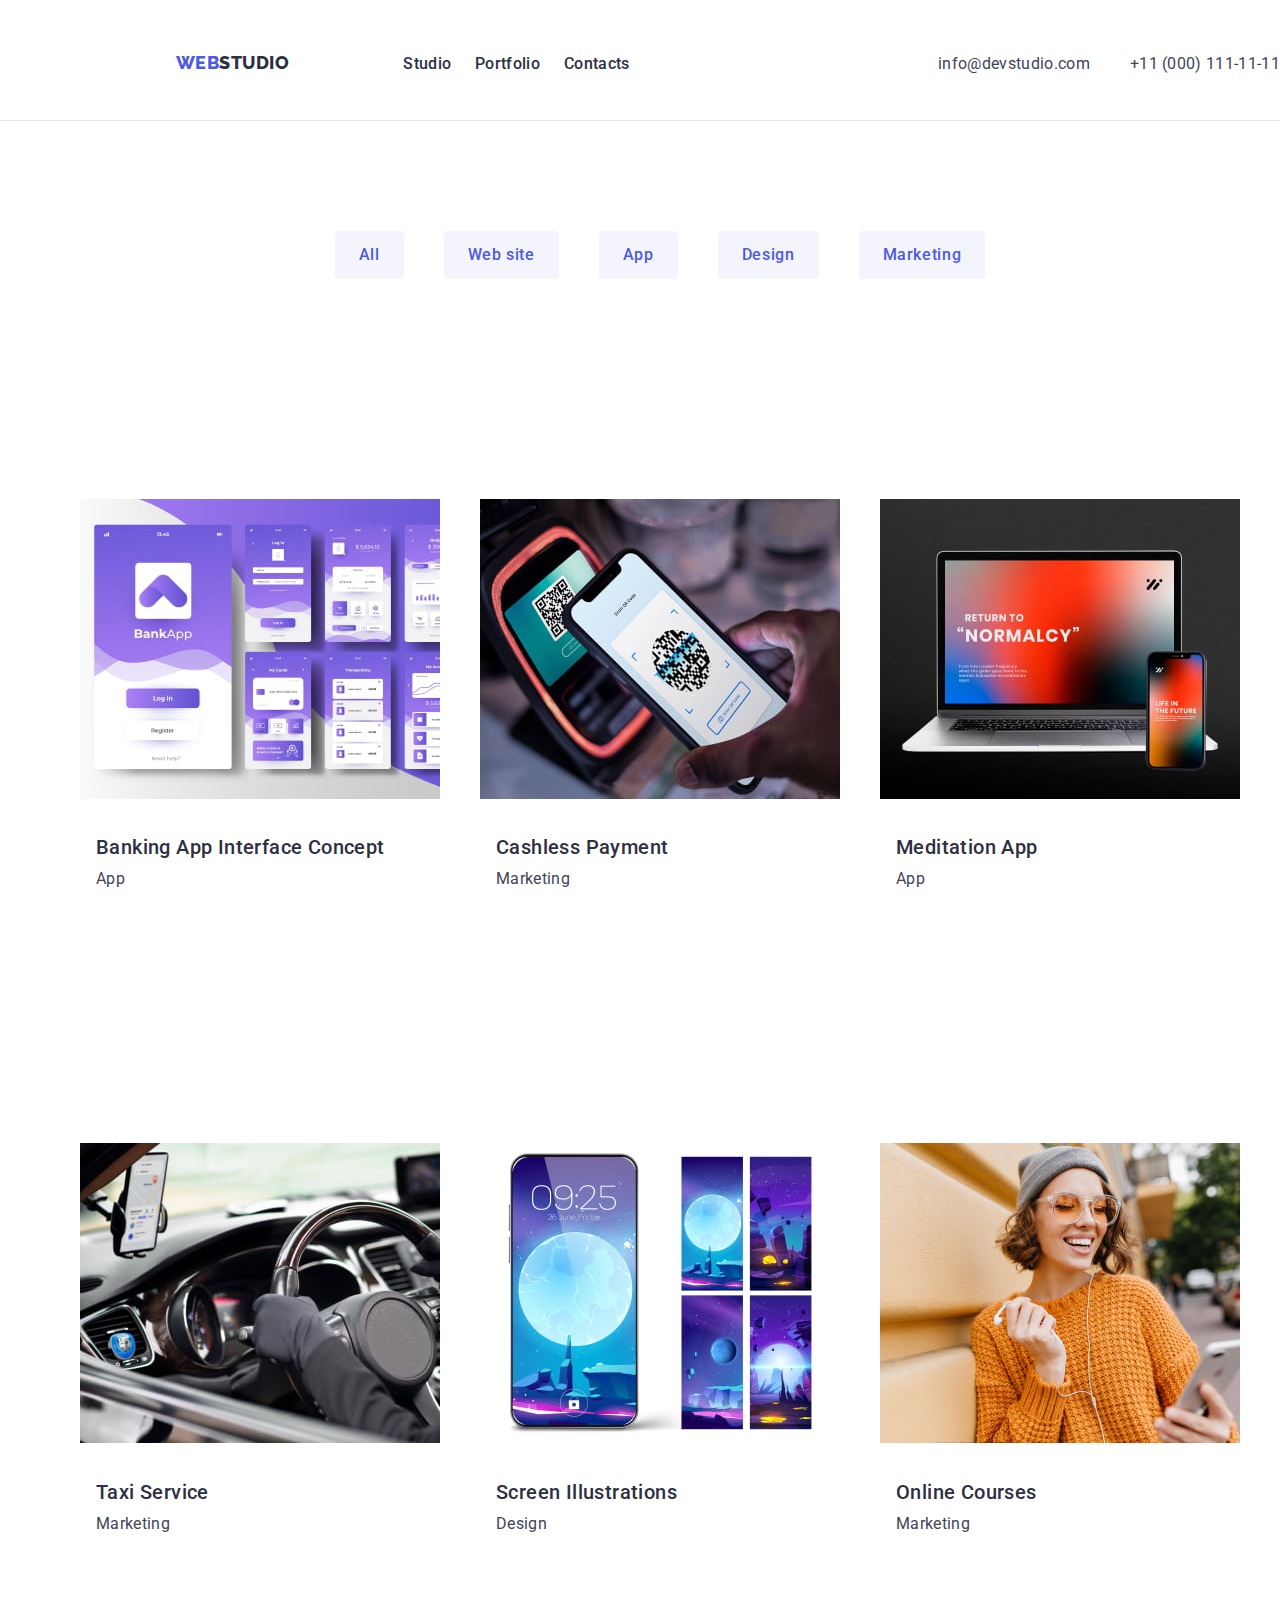
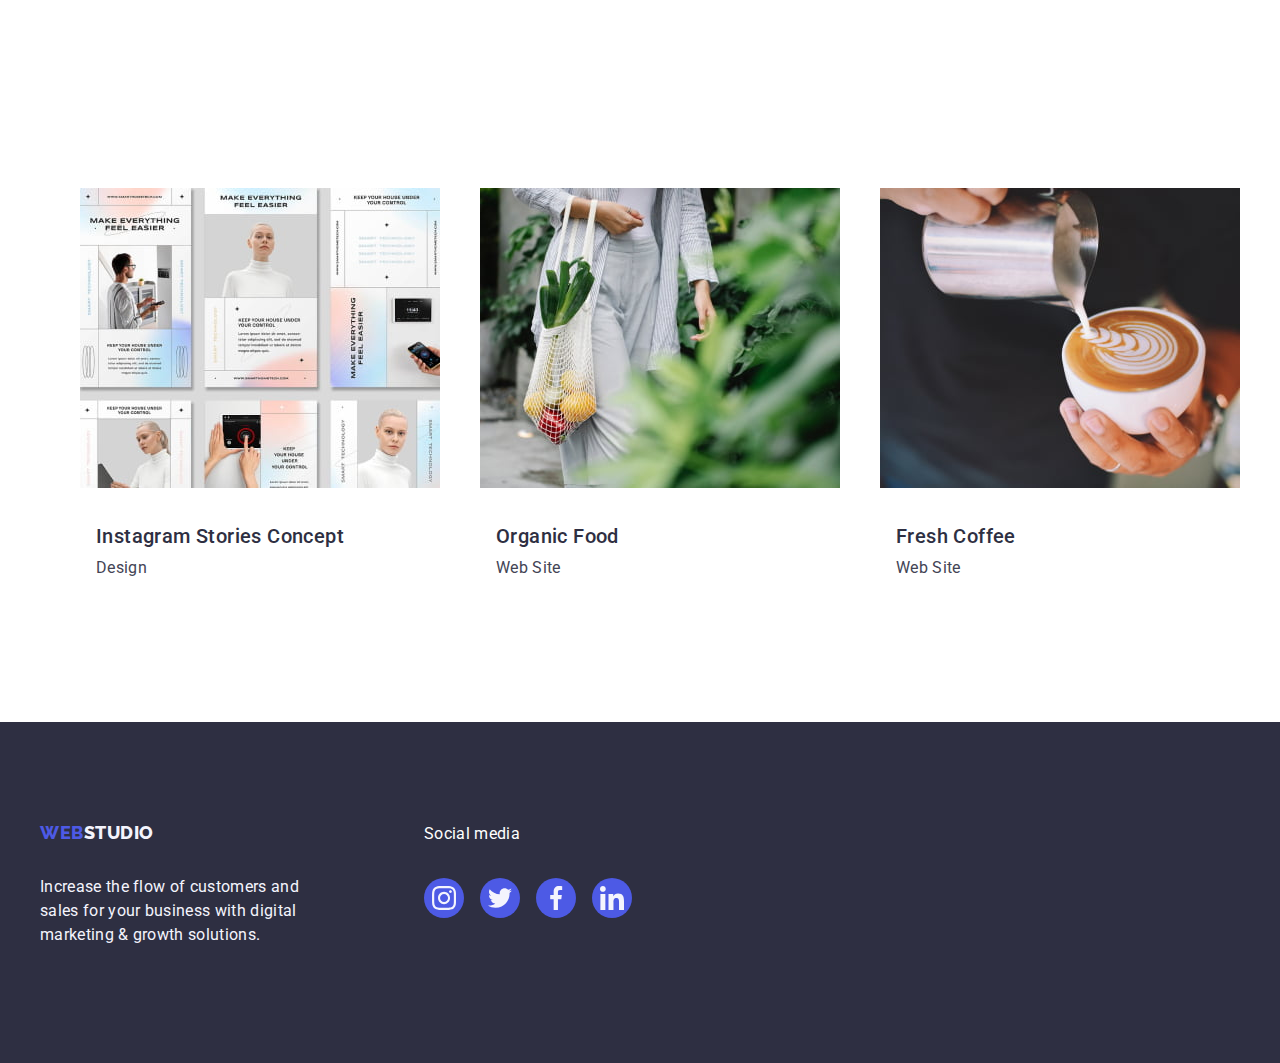
==== portfolio.html @ ce533935 "Initial commit" ====
<!DOCTYPE html>
<html lang="en">

<head>
    <meta charset="UTF-8">
    <meta name="viewport" content="width=device-width, initial-scale=1.0">
    <title>Portofolio</title>
    <link rel="preconnect" href="https://fonts.googleapis.com">
    <link rel="preconnect" href="https://fonts.gstatic.com" crossorigin>
    <link
        href="https://fonts.googleapis.com/css2?family=Raleway:ital,wght@0,100..900;1,100..900&family=Roboto:wght@400;500;700;900&display=swap"
        rel="stylesheet">
    <link rel="stylesheet" href="./css/modern-normalize.css">
    <link rel="stylesheet" href="./css/portfolio.css">

</head>

<body>
    <header class="top-line">
        <div class="container top-line-style">
            <a class="logo" href="index.html">WEB</a>

            <nav class="navbar">
                <ul class="navbar-list">
                    <li>
                        <a class="navbar-list-item" href="index.html">Studio</a>
                    </li>
                    <li>
                        <a class="navbar-list-item" href="portfolio.html">Portfolio</a>
                    </li>
                    <li>
                        <a class="navbar-list-item" href="contacts.html">Contacts</a>
                    </li>
                </ul>
            </nav>
            <ul class="contact-info">
                <li>
                    <a href="mailto:info@devstudio.com">info@devstudio.com</a>
                </li>
                <li>
                    <a href="tel:+110001111111">+11 (000) 111-11-11</a>
                </li>
            </ul>
        </div>
    </header>

    <main>
        <!-- Sectiunea Filters -->
        <section class="section">
            <div class="container">
                <ul class="filter-list">
                    <li>
                        <button class="filter-list-button" type="button">All</button>
                    </li>
                    <li>
                        <button class="filter-list-button" type="button">Web site</button>
                    </li>
                    <li>
                        <button class="filter-list-button" type="button">App</button>
                    </li>
                    <li>
                        <button class="filter-list-button" type="button">Design</button>
                    </li>
                    <li>
                        <button class="filter-list-button" type="button">Marketing</button>
                    </li>
                </ul>
            </div>
        </section>
        <!-- Sectiunea Row 1 -->
        <section class="section">
            <div class="container">
                <ul class="row-list">
                    <li class="project-card">
                        <img src="./images/img-banking-app.jpg" alt="Banking App Interface Concept" width="360"
                            height="300">
                        <div class="project-card-info">
                            <h3>Banking App Interface Concept</h3>
                            <p>App</p>
                        </div>
                    </li>
                    <li class="project-card">
                        <img src="./images/img-casshless-payment.jpg" alt="Cashless Payment" width="360" height="300">
                        <div class="project-card-info">
                            <h3>Cashless Payment</h3>
                            <p>Marketing</p>
                        </div>
                    </li>
                    <li class="project-card">
                        <img src="./images/img-meditation-app.jpg" alt="Meditation App" width="360" height="300">
                        <div class="project-card-info">
                            <h3>Meditation App</h3>
                            <p>App</p>
                        </div>
                    </li>
                </ul>
            </div>
        </section>

        <!-- Sectiunea Row 2 -->
        <section class="section">
            <div class="container">
                <ul class="row-list">
                    <li class="project-card">
                        <img src="./images/img-taxi-service.jpg" alt="Taxi Service" width="360" height="300">
                        <div class="project-card-info">
                            <h3>Taxi Service</h3>
                            <p>Marketing</p>
                        </div>
                    </li>
                    <li class="project-card">
                        <img src="./images/img-screen-illustrations.jpg" alt="Screen Illustrations" width="360"
                            height="300">
                        <div class="project-card-info">
                            <h3>Screen Illustrations</h3>
                            <p>Design</p>
                        </div>
                    </li>
                    <li class="project-card">
                        <img src="./images/img-online-courses.jpg" alt="Online Courses" width="360" height="300">
                        <div class="project-card-info">
                            <h3>Online Courses</h3>
                            <p>Marketing</p>
                        </div>
                    </li>
                </ul>
            </div>
        </section>
        <!-- Sectiunea Row 3 -->
        <section class="section">
            <div class="container">
                <ul class="row-list">
                    <li class="project-card">
                        <img src="./images/img-insta-stories-concept.jpg" alt="Instagram Stories Concept" width="360"
                            height="300">
                        <div class="project-card-info">
                            <h3>Instagram Stories Concept</h3>
                            <p>Design</p>
                        </div>
                    </li>
                    <li class="project-card">
                        <img src="./images/img-organic-food.jpg" alt="Organic Food" width="360" height="300">
                        <div class="project-card-info">
                            <h3>Organic Food</h3>
                            <p>Web Site</p>
                        </div>
                    </li>
                    <li class="project-card">
                        <img src="./images/img-fresh-coffee.jpg" alt="Fresh Coffee" width="360" height="300">
                        <div class="project-card-info">
                            <h3>Fresh Coffee</h3>
                            <p>Web Site</p>
                        </div>
                    </li>
                </ul>
            </div>
        </section>
    </main>

    <footer class="footer-section">
        <div class="container">
            <div class="footer-section-style">
                <a class="footer-logo" href="index.html">WEB</a>
                <p>Increase the flow of customers and sales for your business with digital marketing & growth solutions.
                </p>
            </div>
            <div class="social-container">
                <p>Social media</p>
                <div class="footer-social-icons-list">
                    <a href="https://www.instagram.com/" target="_blank" class="social-icon" aria-label="instagram-link"
                        rel="noopener, nofollow, noreferrer">
                        <svg>
                            <use href="./images/icons/symbol-defs.svg#icon-instagram">
                            </use>
                        </svg>
                    </a>
                    <a href="https://www.twitter.com/" target="_blank" class="social-icon" aria-label="twitter-link"
                        rel="noopener, nofollow, noreferrer">
                        <svg>
                            <use href="./images/icons/symbol-defs.svg#icon-twitter">
                            </use>
                        </svg>
                    </a>
                    <a href="https://www.facebook.com/" target="_blank" class="social-icon" aria-label="facebook-link"
                        rel="noopener, nofollow, noreferrer">
                        <svg>
                            <use href="./images/icons/symbol-defs.svg#icon-facebook">
                            </use>
                        </svg>
                    </a>
                    <a href="https://www.linkedin.com/" target="_blank" class="social-icon" aria-label="linkedin-link"
                        rel="noopener, nofollow, noreferrer">
                        <svg>
                            <use href="./images/icons/symbol-defs.svg#icon-linkedin">
                            </use>
                        </svg>
                    </a>
                </div>
            </div>
        </div>
    </footer>
</body>

</html>
---- css/portfolio.css ----
@import url("./styles.css");

.filter-list {
  display: flex;
  justify-content: center;
  gap: 2.5em;
}

.filter-list-button {
  color: var(--iris);
  background-color: var(--cloud);
  border: 1px solid var(--cornflower);
  border-radius: 4px;
  font-weight: 500;
  font-size: 1em;
  line-height: 1.5em;
  letter-spacing: 0.04em;
  padding: 12px 24px;
}

.filter-list-button:hover {
  cursor: pointer;
  background-color: var(--ocean);
  color: var(--white);
  box-shadow: 0 4px 4px 0 rgba(0, 0, 0, 0.25);
  scale: 1.015;
}

.row-list {
  display: flex;
  justify-content: space-between;
}

.project-card {
  background-color: var(--white);
  border: 1px solid var(--cornflower);
}
.project-card:hover {
  box-shadow: 0 4px 4px 0 rgba(0, 0, 0, 0.25);
  scale: 1.015;
}

.project-card-info {
  display: flex;
  flex-direction: column;
  margin: 32px 0 32px 16px;
  gap: 8px;
}

.project-card-info h3 {
  font-weight: 500;
  font-size: 20px;
  line-height: 1.2;
  letter-spacing: 0.02em;
  color: var(--navy-blue);
  margin: 0;
}

.project-card-info p {
  font-size: 16px;
  line-height: 1.5;
  letter-spacing: 0.02em;
  color: var(--slate);
  margin: 0;
}
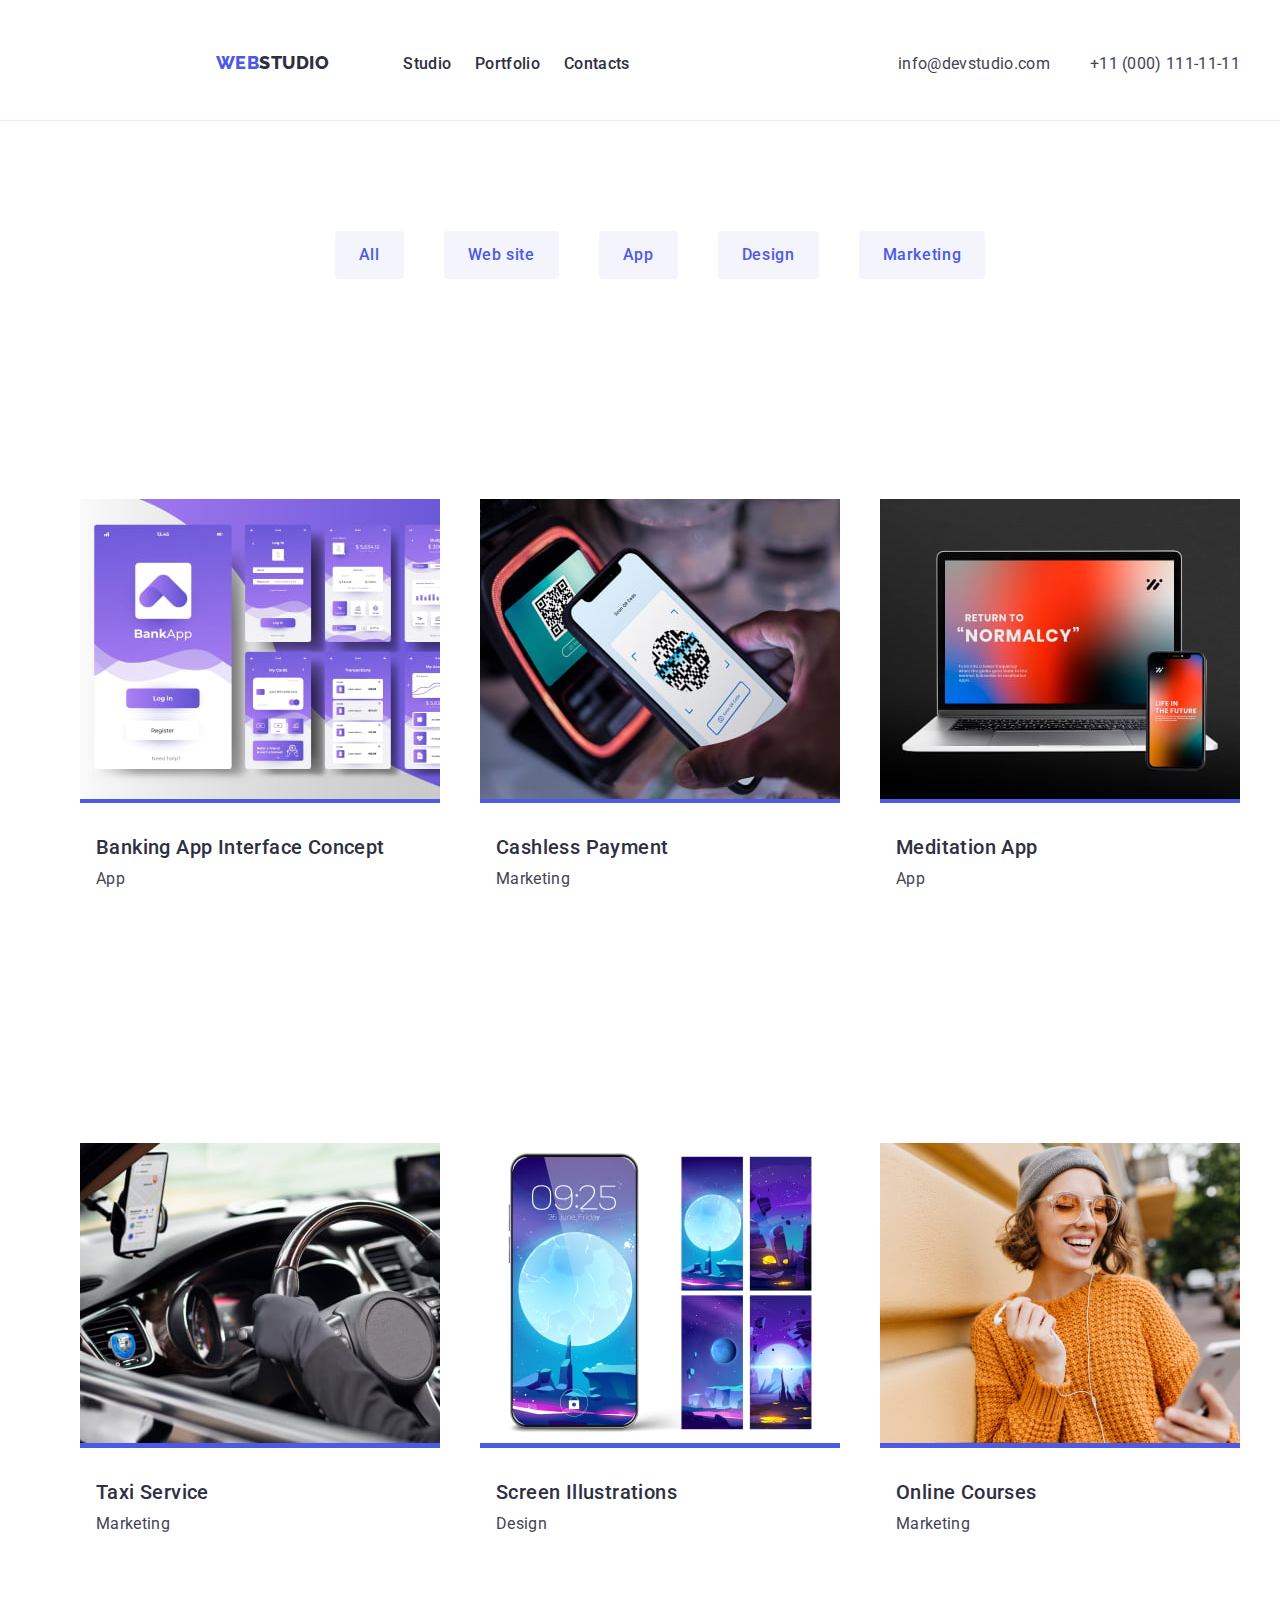
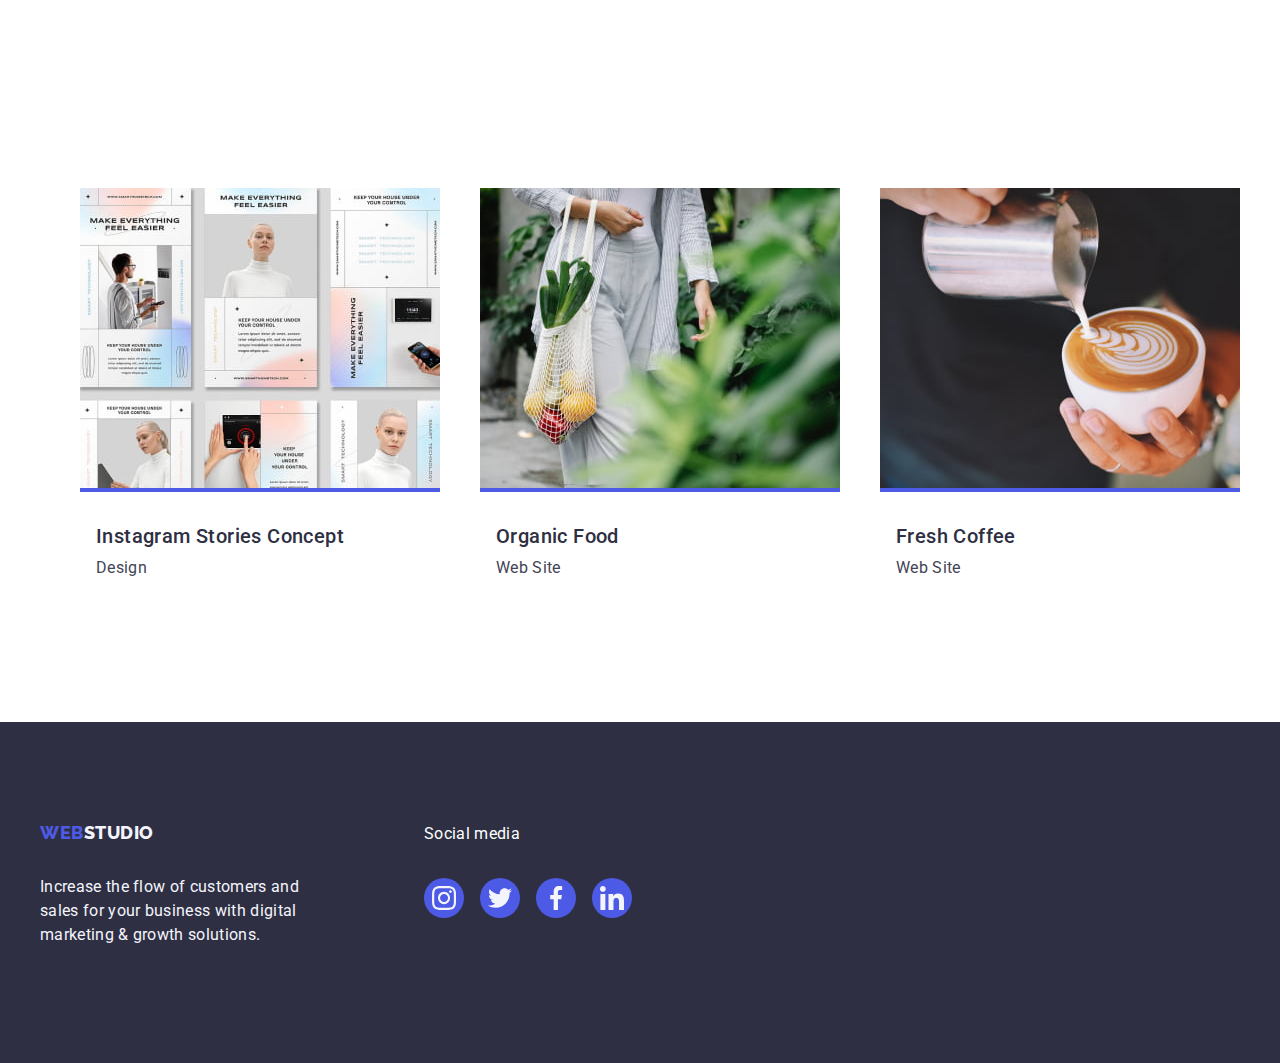
==== commit 80a23646: "tema 5 work in progress" ====
--- a/portfolio.html
+++ b/portfolio.html
@@ -72,22 +72,41 @@
             <div class="container">
                 <ul class="row-list">
                     <li class="project-card">
-                        <img src="./images/img-banking-app.jpg" alt="Banking App Interface Concept" width="360"
-                            height="300">
+                        <div class="overlay-image">
+                            <img src="./images/img-banking-app.jpg" alt="Banking App Interface Concept" width="360"
+                                height="300">
+                            <div class="overlay">
+                                <p class="overlay-text">14 Stylish and User-Friendly App Design Concepts· Task Manager
+                                    App· Calorie Tracker App· Exotic Fruit Ecommerce App· Cloud Storage App</p>
+                            </div>
+                        </div>
                         <div class="project-card-info">
                             <h3>Banking App Interface Concept</h3>
                             <p>App</p>
                         </div>
                     </li>
                     <li class="project-card">
-                        <img src="./images/img-casshless-payment.jpg" alt="Cashless Payment" width="360" height="300">
+                        <div class="overlay-image">
+                            <img src="./images/img-casshless-payment.jpg" alt="Cashless Payment" width="360"
+                                height="300">
+                            <div class="overlay">
+                                <p class="overlay-text">14 Stylish and User-Friendly App Design Concepts· Task Manager
+                                    App· Calorie Tracker App· Exotic Fruit Ecommerce App· Cloud Storage App</p>
+                            </div>
+                        </div>
                         <div class="project-card-info">
                             <h3>Cashless Payment</h3>
                             <p>Marketing</p>
                         </div>
                     </li>
                     <li class="project-card">
-                        <img src="./images/img-meditation-app.jpg" alt="Meditation App" width="360" height="300">
+                        <div class="overlay-image">
+                            <img src="./images/img-meditation-app.jpg" alt="Meditation App" width="360" height="300">
+                            <div class="overlay">
+                                <p class="overlay-text">14 Stylish and User-Friendly App Design Concepts· Task Manager
+                                    App· Calorie Tracker App· Exotic Fruit Ecommerce App· Cloud Storage App</p>
+                            </div>
+                        </div>
                         <div class="project-card-info">
                             <h3>Meditation App</h3>
                             <p>App</p>
@@ -102,22 +121,40 @@
             <div class="container">
                 <ul class="row-list">
                     <li class="project-card">
-                        <img src="./images/img-taxi-service.jpg" alt="Taxi Service" width="360" height="300">
+                        <div class="overlay-image">
+                            <img src="./images/img-taxi-service.jpg" alt="Taxi Service" width="360" height="300">
+                            <div class="overlay">
+                                <p class="overlay-text">14 Stylish and User-Friendly App Design Concepts· Task Manager
+                                    App· Calorie Tracker App· Exotic Fruit Ecommerce App· Cloud Storage App</p>
+                            </div>
+                        </div>
                         <div class="project-card-info">
                             <h3>Taxi Service</h3>
                             <p>Marketing</p>
                         </div>
                     </li>
                     <li class="project-card">
-                        <img src="./images/img-screen-illustrations.jpg" alt="Screen Illustrations" width="360"
-                            height="300">
+                        <div class="overlay-image">
+                            <img src="./images/img-screen-illustrations.jpg" alt="Screen Illustrations" width="360"
+                                height="300">
+                            <div class="overlay">
+                                <p class="overlay-text">14 Stylish and User-Friendly App Design Concepts· Task Manager
+                                    App· Calorie Tracker App· Exotic Fruit Ecommerce App· Cloud Storage App</p>
+                            </div>
+                        </div>
                         <div class="project-card-info">
                             <h3>Screen Illustrations</h3>
                             <p>Design</p>
                         </div>
                     </li>
                     <li class="project-card">
-                        <img src="./images/img-online-courses.jpg" alt="Online Courses" width="360" height="300">
+                        <div class="overlay-image">
+                            <img src="./images/img-online-courses.jpg" alt="Online Courses" width="360" height="300">
+                            <div class="overlay">
+                                <p class="overlay-text">14 Stylish and User-Friendly App Design Concepts· Task Manager
+                                    App· Calorie Tracker App· Exotic Fruit Ecommerce App· Cloud Storage App</p>
+                            </div>
+                        </div>
                         <div class="project-card-info">
                             <h3>Online Courses</h3>
                             <p>Marketing</p>
@@ -131,22 +168,40 @@
             <div class="container">
                 <ul class="row-list">
                     <li class="project-card">
-                        <img src="./images/img-insta-stories-concept.jpg" alt="Instagram Stories Concept" width="360"
-                            height="300">
+                        <div class="overlay-image">
+                            <img src="./images/img-insta-stories-concept.jpg" alt="Instagram Stories Concept"
+                                width="360" height="300">
+                            <div class="overlay">
+                                <p class="overlay-text">14 Stylish and User-Friendly App Design Concepts· Task Manager
+                                    App· Calorie Tracker App· Exotic Fruit Ecommerce App· Cloud Storage App</p>
+                            </div>
+                        </div>
                         <div class="project-card-info">
                             <h3>Instagram Stories Concept</h3>
                             <p>Design</p>
                         </div>
                     </li>
                     <li class="project-card">
-                        <img src="./images/img-organic-food.jpg" alt="Organic Food" width="360" height="300">
+                        <div class="overlay-image">
+                            <img src="./images/img-organic-food.jpg" alt="Organic Food" width="360" height="300">
+                            <div class="overlay">
+                                <p class="overlay-text">14 Stylish and User-Friendly App Design Concepts· Task Manager
+                                    App· Calorie Tracker App· Exotic Fruit Ecommerce App· Cloud Storage App</p>
+                            </div>
+                        </div>
                         <div class="project-card-info">
                             <h3>Organic Food</h3>
                             <p>Web Site</p>
                         </div>
                     </li>
                     <li class="project-card">
-                        <img src="./images/img-fresh-coffee.jpg" alt="Fresh Coffee" width="360" height="300">
+                        <div class="overlay-image">
+                            <img src="./images/img-fresh-coffee.jpg" alt="Fresh Coffee" width="360" height="300">
+                            <div class="overlay">
+                                <p class="overlay-text">14 Stylish and User-Friendly App Design Concepts· Task Manager
+                                    App· Calorie Tracker App· Exotic Fruit Ecommerce App· Cloud Storage App</p>
+                            </div>
+                        </div>
                         <div class="project-card-info">
                             <h3>Fresh Coffee</h3>
                             <p>Web Site</p>
--- a/css/portfolio.css
+++ b/css/portfolio.css
@@ -63,3 +63,32 @@
   color: var(--slate);
   margin: 0;
 }
+
+.overlay-image {
+  position: relative;
+  overflow: hidden;
+}
+
+.overlay {
+  padding: 40px 32px;
+  position: absolute;
+  top: 0;
+  width: 360px;
+  height: 300px;
+  background: url("../images/overlay.jpg");
+  transform: translateY(100%);
+  transition: transform 250ms cubic-bezier(0.4, 0, 0.2, 1);
+}
+
+.overlay-image:hover .overlay {
+  transform: translateY(0px);
+}
+
+.overlay-text {
+  font-family: var(--font-family);
+  font-weight: 400;
+  font-size: 16px;
+  line-height: 150%;
+  letter-spacing: 0.02em;
+  color: var(--cloud);
+}
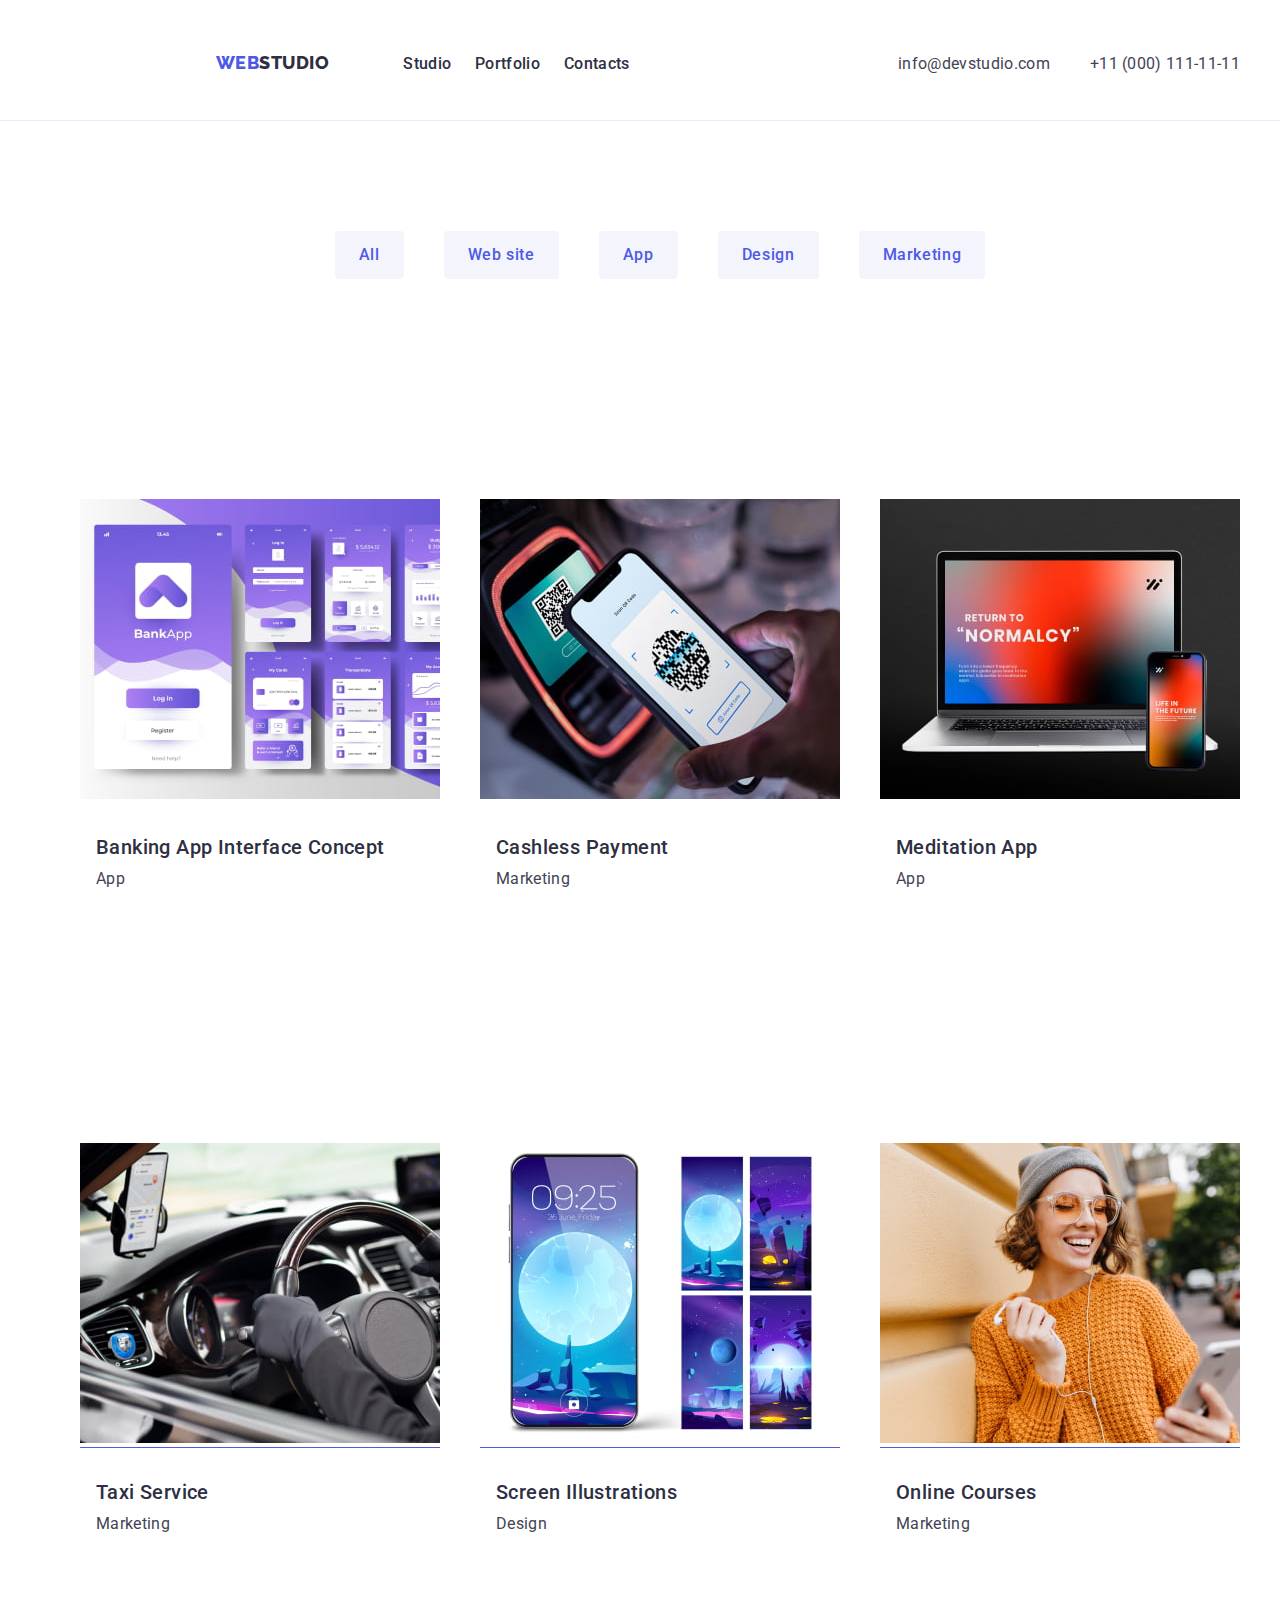
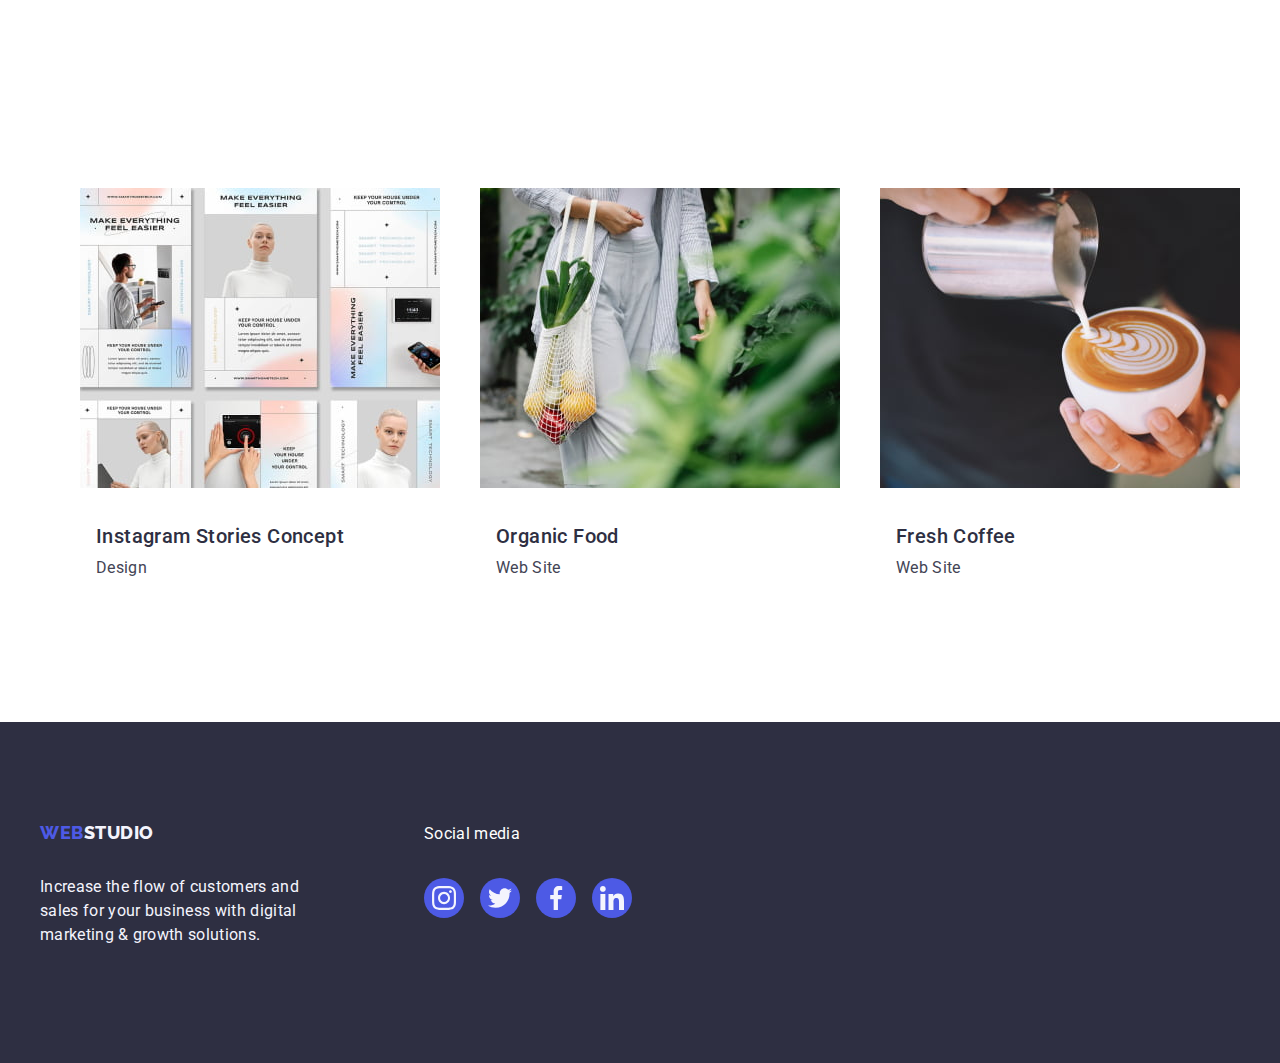
==== commit 24667e6c: "tema 5" ====
--- a/portfolio.html
+++ b/portfolio.html
@@ -23,13 +23,13 @@
             <nav class="navbar">
                 <ul class="navbar-list">
                     <li>
-                        <a class="navbar-list-item" href="index.html">Studio</a>
-                    </li>
-                    <li>
-                        <a class="navbar-list-item" href="portfolio.html">Portfolio</a>
-                    </li>
-                    <li>
-                        <a class="navbar-list-item" href="contacts.html">Contacts</a>
+                        <a class="navbar-list-item active-html-page" href="index.html">Studio</a>
+                    </li>
+                    <li>
+                        <a class="navbar-list-item active-html-page" href="portfolio.html">Portfolio</a>
+                    </li>
+                    <li>
+                        <a class="navbar-list-item active-html-page" href="contacts.html">Contacts</a>
                     </li>
                 </ul>
             </nav>
--- a/css/portfolio.css
+++ b/css/portfolio.css
@@ -16,6 +16,7 @@
   line-height: 1.5em;
   letter-spacing: 0.04em;
   padding: 12px 24px;
+  transition: transform var(--transition);
 }
 
 .filter-list-button:hover {
@@ -74,7 +75,7 @@
   position: absolute;
   top: 0;
   width: 360px;
-  height: 300px;
+  height: 304px;
   background: url("../images/overlay.jpg");
   transform: translateY(100%);
   transition: transform 250ms cubic-bezier(0.4, 0, 0.2, 1);
@@ -82,6 +83,7 @@
 
 .overlay-image:hover .overlay {
   transform: translateY(0px);
+  cursor: pointer;
 }
 
 .overlay-text {
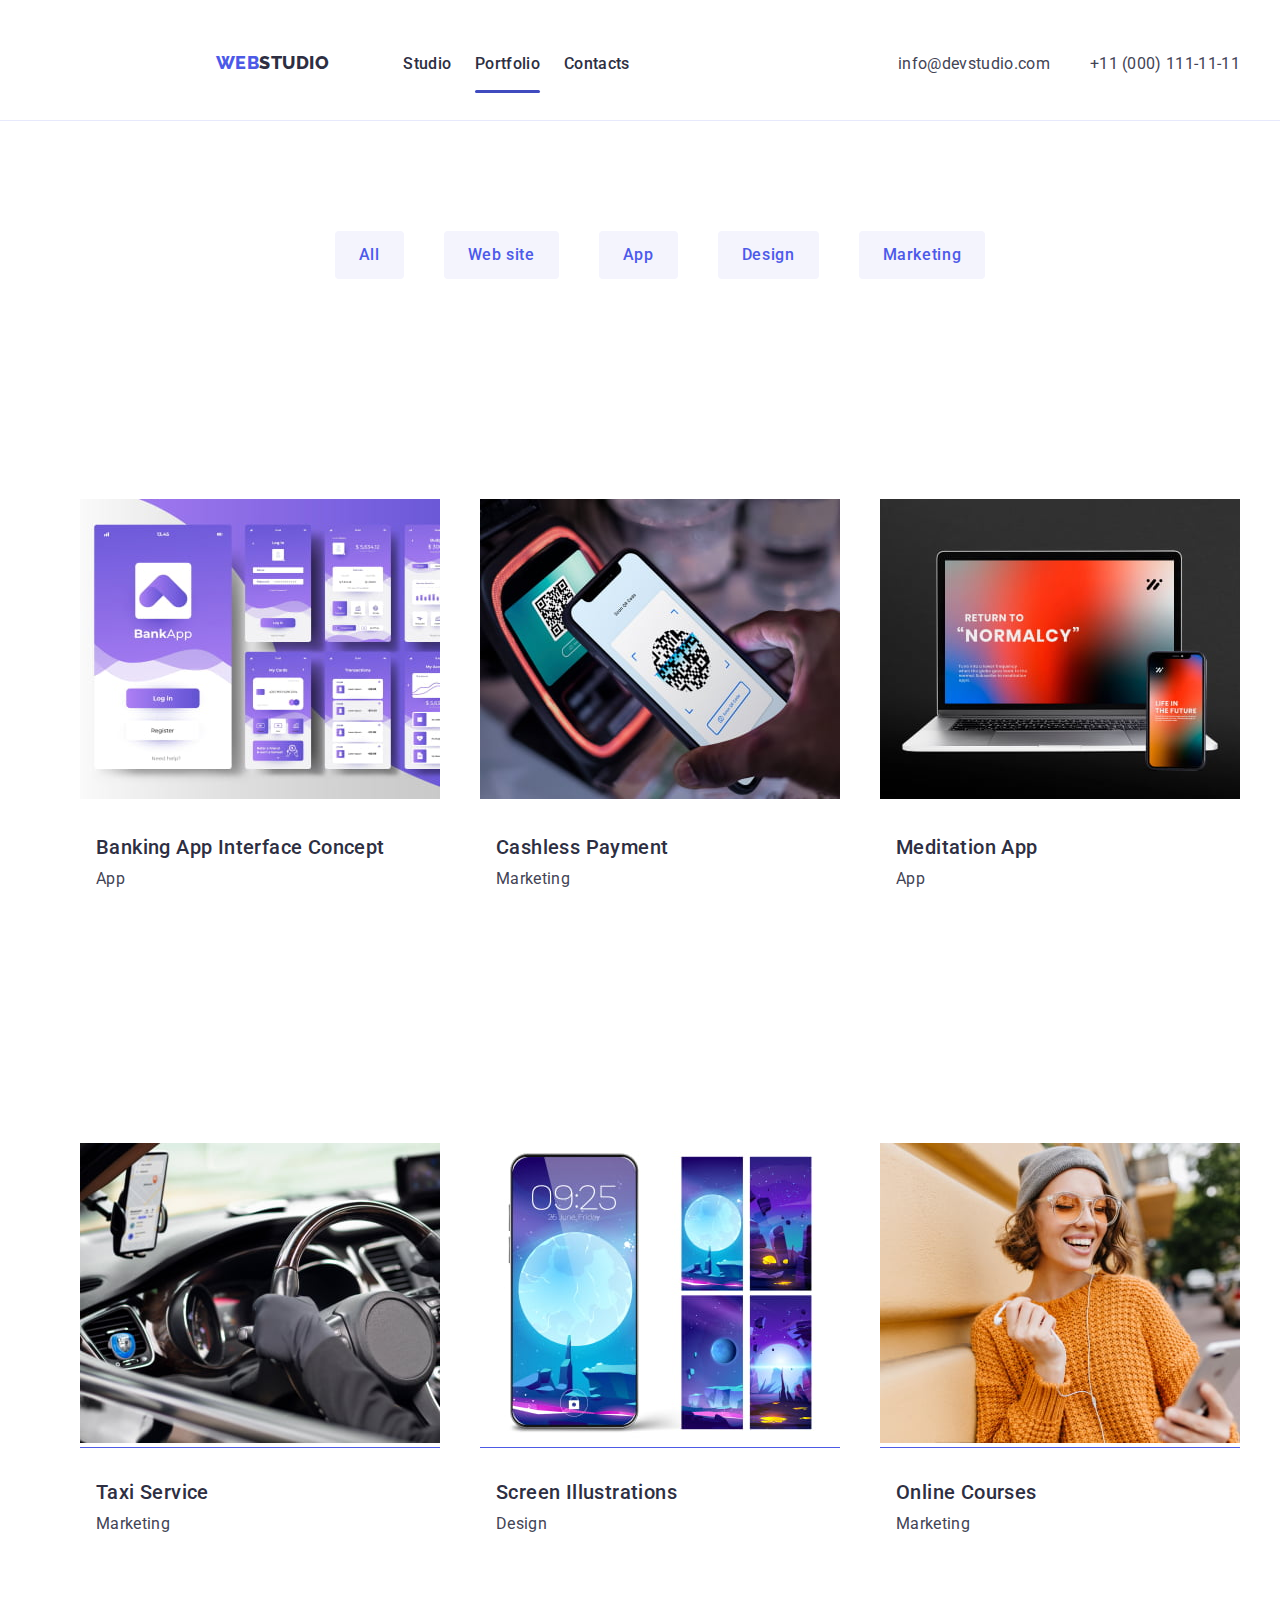
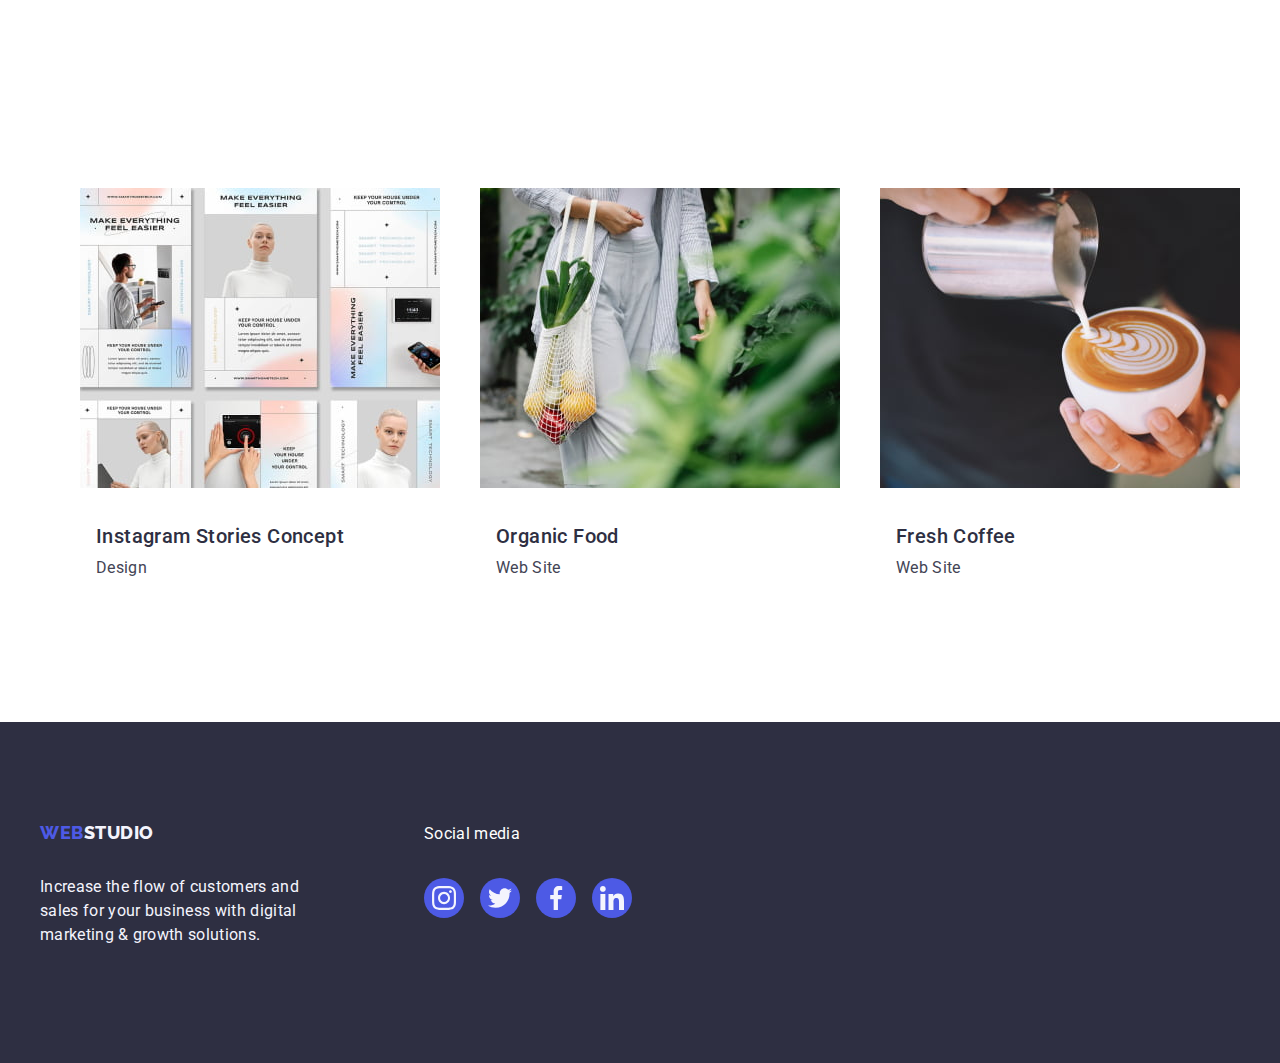
==== commit 643ad855: "tema 5 terminata" ====
--- a/portfolio.html
+++ b/portfolio.html
@@ -23,13 +23,13 @@
             <nav class="navbar">
                 <ul class="navbar-list">
                     <li>
-                        <a class="navbar-list-item active-html-page" href="index.html">Studio</a>
-                    </li>
-                    <li>
-                        <a class="navbar-list-item active-html-page" href="portfolio.html">Portfolio</a>
-                    </li>
-                    <li>
-                        <a class="navbar-list-item active-html-page" href="contacts.html">Contacts</a>
+                        <a class="navbar-list-item" href="index.html">Studio</a>
+                    </li>
+                    <li>
+                        <a class="navbar-list-item current-page" href="portfolio.html">Portfolio</a>
+                    </li>
+                    <li>
+                        <a class="navbar-list-item" href="contacts.html">Contacts</a>
                     </li>
                 </ul>
             </nav>
--- a/css/portfolio.css
+++ b/css/portfolio.css
@@ -16,7 +16,8 @@
   line-height: 1.5em;
   letter-spacing: 0.04em;
   padding: 12px 24px;
-  transition: transform var(--transition);
+  transition: transform var(--transition), background-color var(--transition),
+    color var(--transition);
 }
 
 .filter-list-button:hover {
@@ -24,7 +25,7 @@
   background-color: var(--ocean);
   color: var(--white);
   box-shadow: 0 4px 4px 0 rgba(0, 0, 0, 0.25);
-  scale: 1.015;
+  transform: scale(1.05);
 }
 
 .row-list {
@@ -35,10 +36,11 @@
 .project-card {
   background-color: var(--white);
   border: 1px solid var(--cornflower);
+  transition: transform var(--transition);
 }
 .project-card:hover {
   box-shadow: 0 4px 4px 0 rgba(0, 0, 0, 0.25);
-  scale: 1.015;
+  transform: scale(1.015);
 }
 
 .project-card-info {
@@ -78,7 +80,7 @@
   height: 304px;
   background: url("../images/overlay.jpg");
   transform: translateY(100%);
-  transition: transform 250ms cubic-bezier(0.4, 0, 0.2, 1);
+  transition: transform var(--transition);
 }
 
 .overlay-image:hover .overlay {
